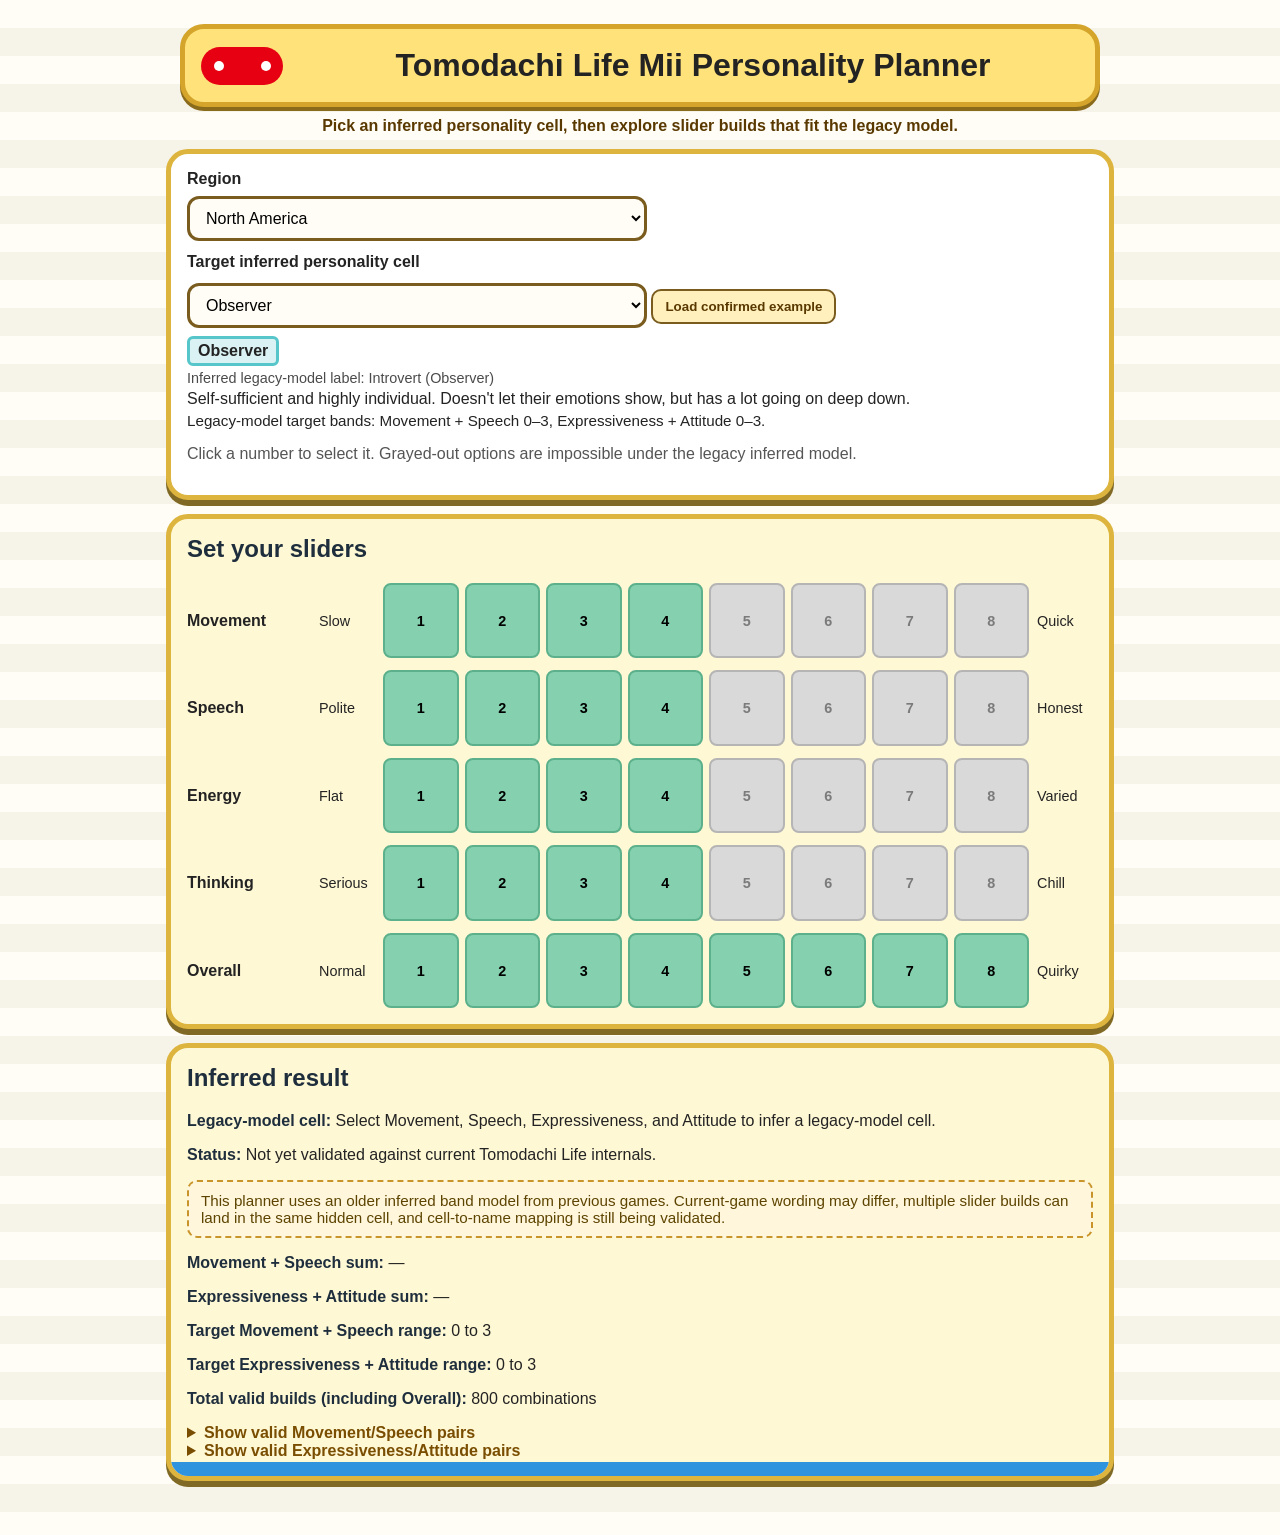
==== index.html @ f1dbeadd "Add confirmed example layer and load-example action" ====
<!doctype html>
<html lang="en">
<head>
  <meta charset="UTF-8" />
  <meta name="viewport" content="width=device-width, initial-scale=1.0" />
  <title>Tomodachi Life Mii Personality Planner</title>
  <meta name="description" content="Explore inferred Tomodachi Life personality cells using a legacy band model and valid slider combinations." />
  <meta property="og:title" content="Tomodachi Life Mii Personality Planner" />
  <meta property="og:description" content="Pick an inferred cell, match valid slider values, and explore legacy-model personality predictions." />
  <meta property="og:type" content="website" />
  <meta property="og:image" content="/social-preview.svg" />
  <meta property="og:image:width" content="1200" />
  <meta property="og:image:height" content="630" />
  <meta name="twitter:card" content="summary_large_image" />
  <meta name="twitter:title" content="Tomodachi Life Mii Personality Planner" />
  <meta name="twitter:description" content="Pick an inferred cell, match valid slider values, and explore legacy-model personality predictions." />
  <meta name="twitter:image" content="/social-preview.svg" />
  <link rel="stylesheet" href="styles.css" />
</head>
<body>
  <main class="app">
    <h1 id="pageTitle">Tomodachi Life Mii Personality Planner</h1>
    <p id="pageSubtitle" class="subtitle">Pick a personality, then build sliders that match it.</p>

    <section class="panel controls">
      <label id="regionLabel" for="regionSelect">Region</label>
      <select id="regionSelect"></select>

      <label id="personalityLabel" for="personalitySelect">Target personality</label>
      <select id="personalitySelect"></select>
      <button id="loadExampleButton" type="button" class="load-example-button">Load confirmed example</button>
      <p id="goalBands" class="description"></p>
      <p id="hintText" class="hint">Click a number to select it. Grayed-out options can’t be used for this target.</p>
    </section>

    <section class="panel sliders-panel">
      <h2 id="slidersHeading">Set your sliders</h2>
      <div id="sliderGrid" class="slider-grid"></div>
    </section>

    <section class="panel breakdown">
      <h2 id="resultHeading">Result</h2>
      <p><strong id="currentResultLabel">Legacy-model cell:</strong> <span id="currentResult">Select Movement, Speech, Expressiveness, and Attitude to infer a legacy-model cell.</span></p>
      <p><strong id="resultStatusLabel">Status:</strong> <span id="resultStatus">Not yet validated against current Tomodachi Life internals.</span></p>
      <p id="honestyNote" class="honesty-note">This planner uses an older inferred band model from previous games. Current-game wording may differ, multiple slider builds can land in the same hidden cell, and cell-to-name mapping is still being validated.</p>
      <p><strong id="msSumLabel">Movement + Speech sum:</strong> <span id="msSum">—</span></p>
      <p><strong id="eaSumLabel">Energy + Attitude sum:</strong> <span id="eaSum">—</span></p>
      <p><strong id="msRangeLabel">Target Movement + Speech range:</strong> <span id="msRange"></span></p>
      <p><strong id="eaRangeLabel">Target Energy + Attitude range:</strong> <span id="eaRange"></span></p>
      <p><strong id="totalBuildsLabel">Total valid builds (including Overall):</strong> <span id="totalBuilds"></span></p>
      <details>
        <summary id="msPairsSummary">Show valid Movement/Speech pairs</summary>
        <pre id="msPairs"></pre>
      </details>
      <details>
        <summary id="eaPairsSummary">Show valid Energy/Attitude pairs</summary>
        <pre id="eaPairs"></pre>
      </details>
    </section>
  </main>

  <script src="script.js"></script>
</body>
</html>
---- styles.css ----
:root {
  --bg: #f6f3e9;
  --panel: #fff8d5;
  --panel-strong: #ffffff;
  --border: #ddb53e;
  --text: #232323;
  --green: #66c59b;
  --orange: #f07d12;
  --light-orange: #f7c98d;
  --blue: #2f93de;
  --cream: #fffdf5;
}

* { box-sizing: border-box; }
body {
  margin: 0;
  font-family: "Trebuchet MS", "Arial Rounded MT Bold", Arial, sans-serif;
  background:
    repeating-linear-gradient(
      180deg,
      var(--cream) 0 28px,
      var(--bg) 28px 56px
    );
  color: var(--text);
}

.app {
  max-width: 980px;
  margin: 0 auto;
  padding: 24px 16px 40px;
}

h1 {
  margin: 0 auto 10px;
  max-width: 920px;
  text-align: center;
  background: #ffe27a;
  border: 5px solid #d5a52b;
  border-radius: 24px;
  padding: 18px 14px 18px 120px;
  box-shadow: 0 4px 0 color-mix(in srgb, #d5a52b 65%, black 35%);
  position: relative;
}

h1::before {
  content: "";
  position: absolute;
  left: 16px;
  top: 50%;
  translate: 0 -50%;
  width: 82px;
  height: 38px;
  border-radius: 999px;
  background: #e60012;
}

h1::after {
  content: "";
  position: absolute;
  left: 29px;
  top: 50%;
  translate: 0 -50%;
  width: 10px;
  height: 10px;
  border-radius: 50%;
  background: #fff;
  box-shadow: 47px 0 0 #fff;
}

.subtitle {
  text-align: center;
  margin: 0 auto 12px;
  max-width: 900px;
  font-weight: 700;
  color: #5a3900;
}

.panel {
  background: var(--panel);
  border: 5px solid var(--border);
  border-radius: 22px;
  padding: 16px;
  margin: 14px 0;
  box-shadow: 0 6px 0 color-mix(in srgb, var(--border) 58%, black 42%);
}

.controls {
  background: var(--panel-strong);
}

.controls label { font-weight: 700; display: block; margin-bottom: 8px; }
#personalityLabel { margin-top: 12px; }
select {
  width: 100%;
  max-width: 460px;
  font-size: 1rem;
  padding: 10px 12px;
  border: 3px solid #7a5c1f;
  border-radius: 12px;
  background: #fffdf5;
}

.load-example-button {
  margin-top: 10px;
  border: 2px solid #7a5c1f;
  border-radius: 10px;
  background: #fff0bd;
  padding: 8px 12px;
  font-weight: 700;
  color: #5a3900;
  cursor: pointer;
}

.load-example-button:disabled {
  opacity: 0.5;
  cursor: not-allowed;
}


.description {
  margin-top: 8px;
  display: grid;
  gap: 4px;
}

.personality-title {
  display: inline-block;
  width: fit-content;
  padding: 3px 8px;
  border-radius: 6px;
  background: color-mix(in srgb, var(--personality-color) 22%, white 78%);
  border: 3px solid var(--personality-color);
  font-weight: 700;
}

.personality-subtitle {
  font-size: 0.9rem;
  color: #4b4b4b;
}

.personality-range {
  font-size: 0.95rem;
}

.hint { margin-top: 2px; color: #555; }

.slider-grid { display: grid; gap: 12px; }

.slider-row {
  display: grid;
  grid-template-columns: 120px minmax(0, 1fr);
  gap: 8px 12px;
  align-items: center;
}

.slider-scale {
  display: grid;
  grid-template-columns: 56px minmax(0, 1fr) 56px;
  gap: 8px;
  align-items: center;
}

.trait { font-weight: 700; }
.pole { font-size: 0.9rem; }

.boxes {
  display: grid;
  grid-template-columns: repeat(8, minmax(0, 1fr));
  gap: 6px;
}

.box {
  width: 100%;
  min-height: 32px;
  aspect-ratio: 1 / 1;
  border-radius: 8px;
  border: 2px solid #b7854d;
  background: var(--light-orange);
  display: grid;
  place-items: center;
  font-weight: 700;
  font-size: 0.9rem;
  cursor: pointer;
}

.box.allowed {
  background: color-mix(in srgb, var(--green) 80%, white 20%);
  border-color: color-mix(in srgb, var(--green) 90%, black 10%);
}

.box.selected {
  background: var(--orange);
  color: white;
  border-color: #a64d00;
}

.box.disabled,
.box:disabled {
  background: #d9d9d9;
  color: #7b7b7b;
  border-color: #b5b5b5;
  cursor: not-allowed;
}

.box:focus-visible {
  outline: 3px solid #2b66da;
  outline-offset: 2px;
}

.ok { color: #1a7f37; font-weight: 700; }
.warn { color: #b54708; font-weight: 700; }

pre {
  white-space: pre-wrap;
  background: #fffdf5;
  border: 2px solid #dfc37a;
  border-radius: 10px;
  padding: 10px;
}

h2 {
  margin-top: 0;
  color: #1f2e3d;
}

summary {
  font-weight: 700;
  color: #7a4e00;
}

.breakdown p strong {
  color: #1f2e3d;
}

.honesty-note {
  margin-top: 8px;
  padding: 10px 12px;
  border-radius: 10px;
  border: 2px dashed #c9952a;
  background: #fff6dc;
  color: #5d4400;
  font-size: 0.95rem;
}

.breakdown {
  position: relative;
  overflow: hidden;
}

.breakdown::after {
  content: "";
  position: absolute;
  inset: auto 0 0 0;
  height: 14px;
  background: var(--blue);
}

@media (max-width: 720px) {
  .app {
    padding: 16px 10px 32px;
  }

  h1 {
    font-size: 1.4rem;
    line-height: 1.25;
    padding-left: 92px;
  }

  .panel {
    padding: 10px;
    margin: 10px 0;
    border-radius: 16px;
  }

  .slider-row {
    grid-template-columns: 1fr;
    gap: 6px;
  }

  .slider-scale {
    grid-template-columns: 46px minmax(0, 1fr) 46px;
    gap: 6px;
  }

  .pole {
    font-size: 0.85rem;
  }

  .boxes {
    gap: 4px;
  }

  .box {
    min-height: 30px;
    font-size: 0.85rem;
  }
}
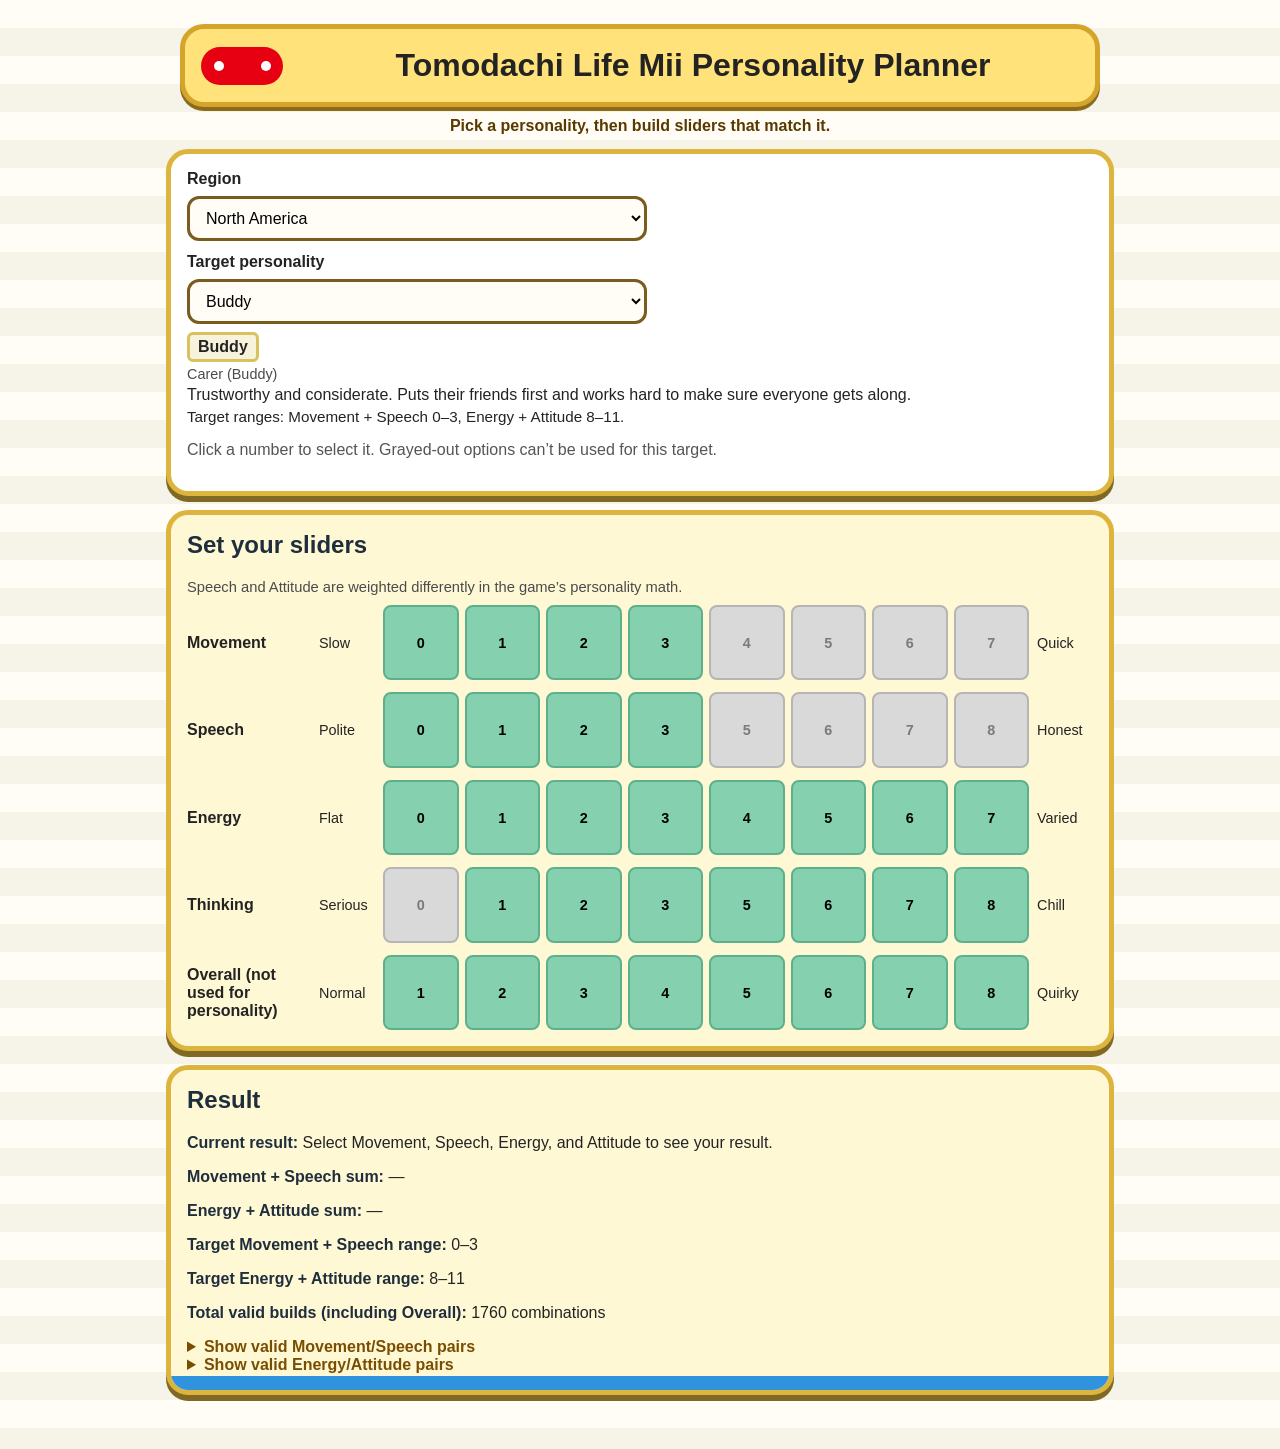
==== commit 8935ecf1: "Align slider UI labels with internal personality math" ====
--- a/index.html
+++ b/index.html
@@ -4,16 +4,16 @@
   <meta charset="UTF-8" />
   <meta name="viewport" content="width=device-width, initial-scale=1.0" />
   <title>Tomodachi Life Mii Personality Planner</title>
-  <meta name="description" content="Explore inferred Tomodachi Life personality cells using a legacy band model and valid slider combinations." />
+  <meta name="description" content="Plan Tomodachi Life Mii personalities by selecting a target and matching valid slider combinations." />
   <meta property="og:title" content="Tomodachi Life Mii Personality Planner" />
-  <meta property="og:description" content="Pick an inferred cell, match valid slider values, and explore legacy-model personality predictions." />
+  <meta property="og:description" content="Pick a personality, match valid slider values, and get the exact Mii personality result." />
   <meta property="og:type" content="website" />
   <meta property="og:image" content="/social-preview.svg" />
   <meta property="og:image:width" content="1200" />
   <meta property="og:image:height" content="630" />
   <meta name="twitter:card" content="summary_large_image" />
   <meta name="twitter:title" content="Tomodachi Life Mii Personality Planner" />
-  <meta name="twitter:description" content="Pick an inferred cell, match valid slider values, and explore legacy-model personality predictions." />
+  <meta name="twitter:description" content="Pick a personality, match valid slider values, and get the exact Mii personality result." />
   <meta name="twitter:image" content="/social-preview.svg" />
   <link rel="stylesheet" href="styles.css" />
 </head>
@@ -28,21 +28,19 @@
 
       <label id="personalityLabel" for="personalitySelect">Target personality</label>
       <select id="personalitySelect"></select>
-      <button id="loadExampleButton" type="button" class="load-example-button">Load confirmed example</button>
       <p id="goalBands" class="description"></p>
       <p id="hintText" class="hint">Click a number to select it. Grayed-out options can’t be used for this target.</p>
     </section>
 
     <section class="panel sliders-panel">
       <h2 id="slidersHeading">Set your sliders</h2>
+      <p id="weightingNote" class="weighting-note">Speech and Attitude are weighted differently in the game’s personality math.</p>
       <div id="sliderGrid" class="slider-grid"></div>
     </section>
 
     <section class="panel breakdown">
       <h2 id="resultHeading">Result</h2>
-      <p><strong id="currentResultLabel">Legacy-model cell:</strong> <span id="currentResult">Select Movement, Speech, Expressiveness, and Attitude to infer a legacy-model cell.</span></p>
-      <p><strong id="resultStatusLabel">Status:</strong> <span id="resultStatus">Not yet validated against current Tomodachi Life internals.</span></p>
-      <p id="honestyNote" class="honesty-note">This planner uses an older inferred band model from previous games. Current-game wording may differ, multiple slider builds can land in the same hidden cell, and cell-to-name mapping is still being validated.</p>
+      <p><strong id="currentResultLabel">Current result:</strong> <span id="currentResult">Select Movement, Speech, Energy, and Attitude to see your result.</span></p>
       <p><strong id="msSumLabel">Movement + Speech sum:</strong> <span id="msSum">—</span></p>
       <p><strong id="eaSumLabel">Energy + Attitude sum:</strong> <span id="eaSum">—</span></p>
       <p><strong id="msRangeLabel">Target Movement + Speech range:</strong> <span id="msRange"></span></p>
--- a/styles.css
+++ b/styles.css
@@ -100,22 +100,6 @@
   background: #fffdf5;
 }
 
-.load-example-button {
-  margin-top: 10px;
-  border: 2px solid #7a5c1f;
-  border-radius: 10px;
-  background: #fff0bd;
-  padding: 8px 12px;
-  font-weight: 700;
-  color: #5a3900;
-  cursor: pointer;
-}
-
-.load-example-button:disabled {
-  opacity: 0.5;
-  cursor: not-allowed;
-}
-
 
 .description {
   margin-top: 8px;
@@ -143,6 +127,11 @@
 }
 
 .hint { margin-top: 2px; color: #555; }
+.weighting-note {
+  margin: 0 0 10px;
+  color: #4b4b4b;
+  font-size: 0.92rem;
+}
 
 .slider-grid { display: grid; gap: 12px; }
 
@@ -232,16 +221,6 @@
   color: #1f2e3d;
 }
 
-.honesty-note {
-  margin-top: 8px;
-  padding: 10px 12px;
-  border-radius: 10px;
-  border: 2px dashed #c9952a;
-  background: #fff6dc;
-  color: #5d4400;
-  font-size: 0.95rem;
-}
-
 .breakdown {
   position: relative;
   overflow: hidden;
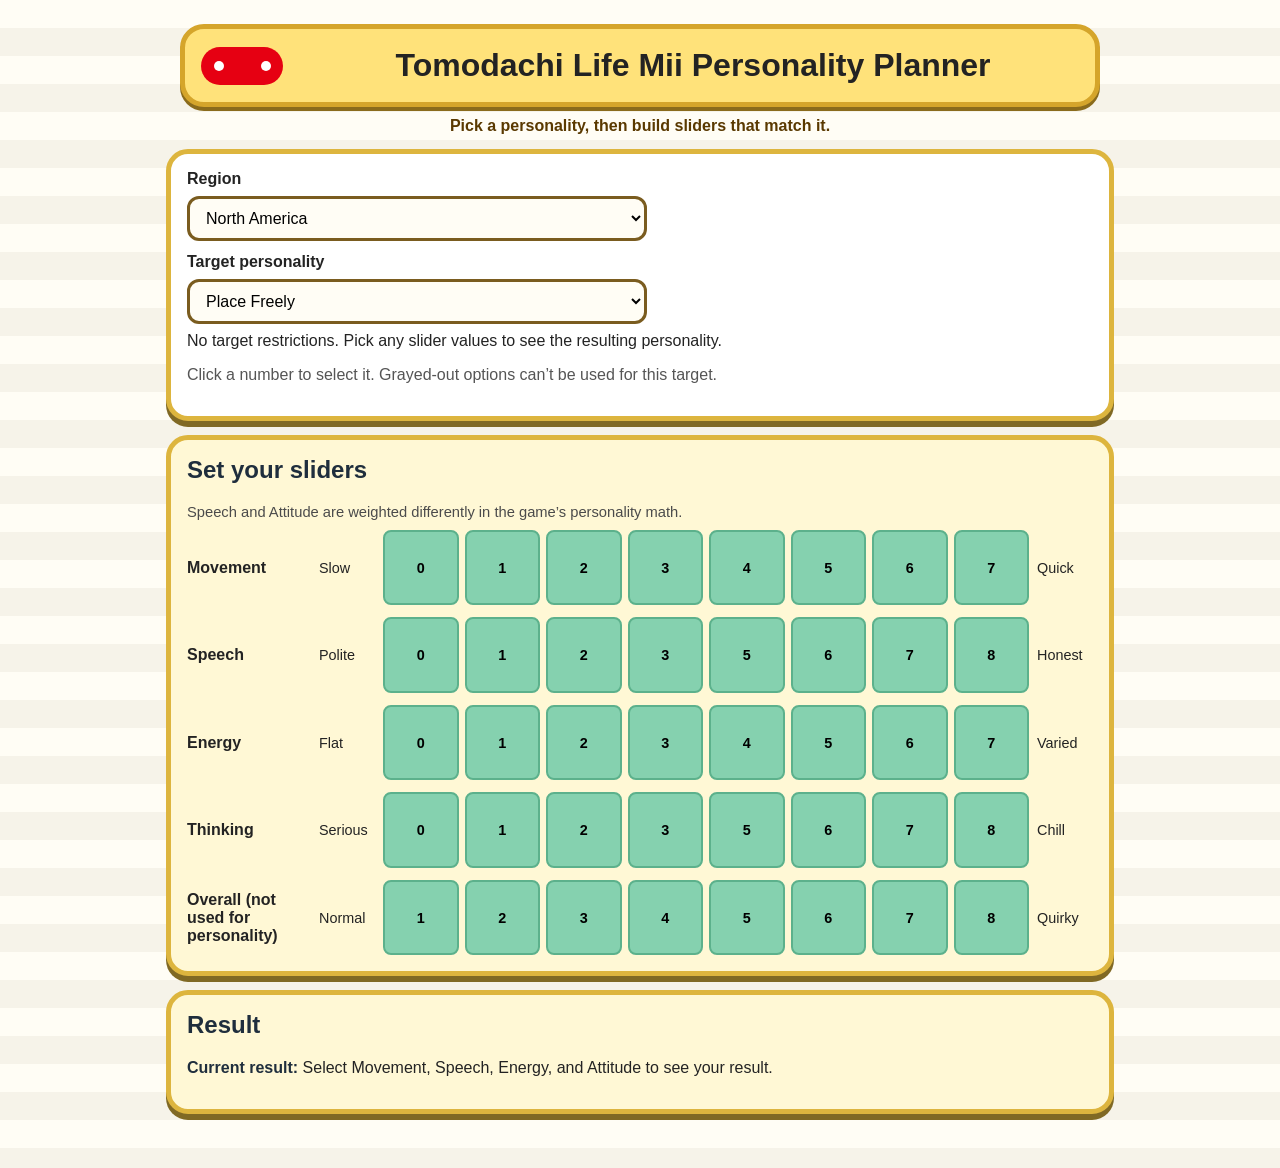
==== commit fe7743d7: "Simplify result panel and add free placement mode" ====
--- a/index.html
+++ b/index.html
@@ -41,19 +41,6 @@
     <section class="panel breakdown">
       <h2 id="resultHeading">Result</h2>
       <p><strong id="currentResultLabel">Current result:</strong> <span id="currentResult">Select Movement, Speech, Energy, and Attitude to see your result.</span></p>
-      <p><strong id="msSumLabel">Movement + Speech sum:</strong> <span id="msSum">—</span></p>
-      <p><strong id="eaSumLabel">Energy + Attitude sum:</strong> <span id="eaSum">—</span></p>
-      <p><strong id="msRangeLabel">Target Movement + Speech range:</strong> <span id="msRange"></span></p>
-      <p><strong id="eaRangeLabel">Target Energy + Attitude range:</strong> <span id="eaRange"></span></p>
-      <p><strong id="totalBuildsLabel">Total valid builds (including Overall):</strong> <span id="totalBuilds"></span></p>
-      <details>
-        <summary id="msPairsSummary">Show valid Movement/Speech pairs</summary>
-        <pre id="msPairs"></pre>
-      </details>
-      <details>
-        <summary id="eaPairsSummary">Show valid Energy/Attitude pairs</summary>
-        <pre id="eaPairs"></pre>
-      </details>
     </section>
   </main>
 
--- a/styles.css
+++ b/styles.css
@@ -7,7 +7,6 @@
   --green: #66c59b;
   --orange: #f07d12;
   --light-orange: #f7c98d;
-  --blue: #2f93de;
   --cream: #fffdf5;
 }
 
@@ -221,18 +220,6 @@
   color: #1f2e3d;
 }
 
-.breakdown {
-  position: relative;
-  overflow: hidden;
-}
-
-.breakdown::after {
-  content: "";
-  position: absolute;
-  inset: auto 0 0 0;
-  height: 14px;
-  background: var(--blue);
-}
 
 @media (max-width: 720px) {
   .app {
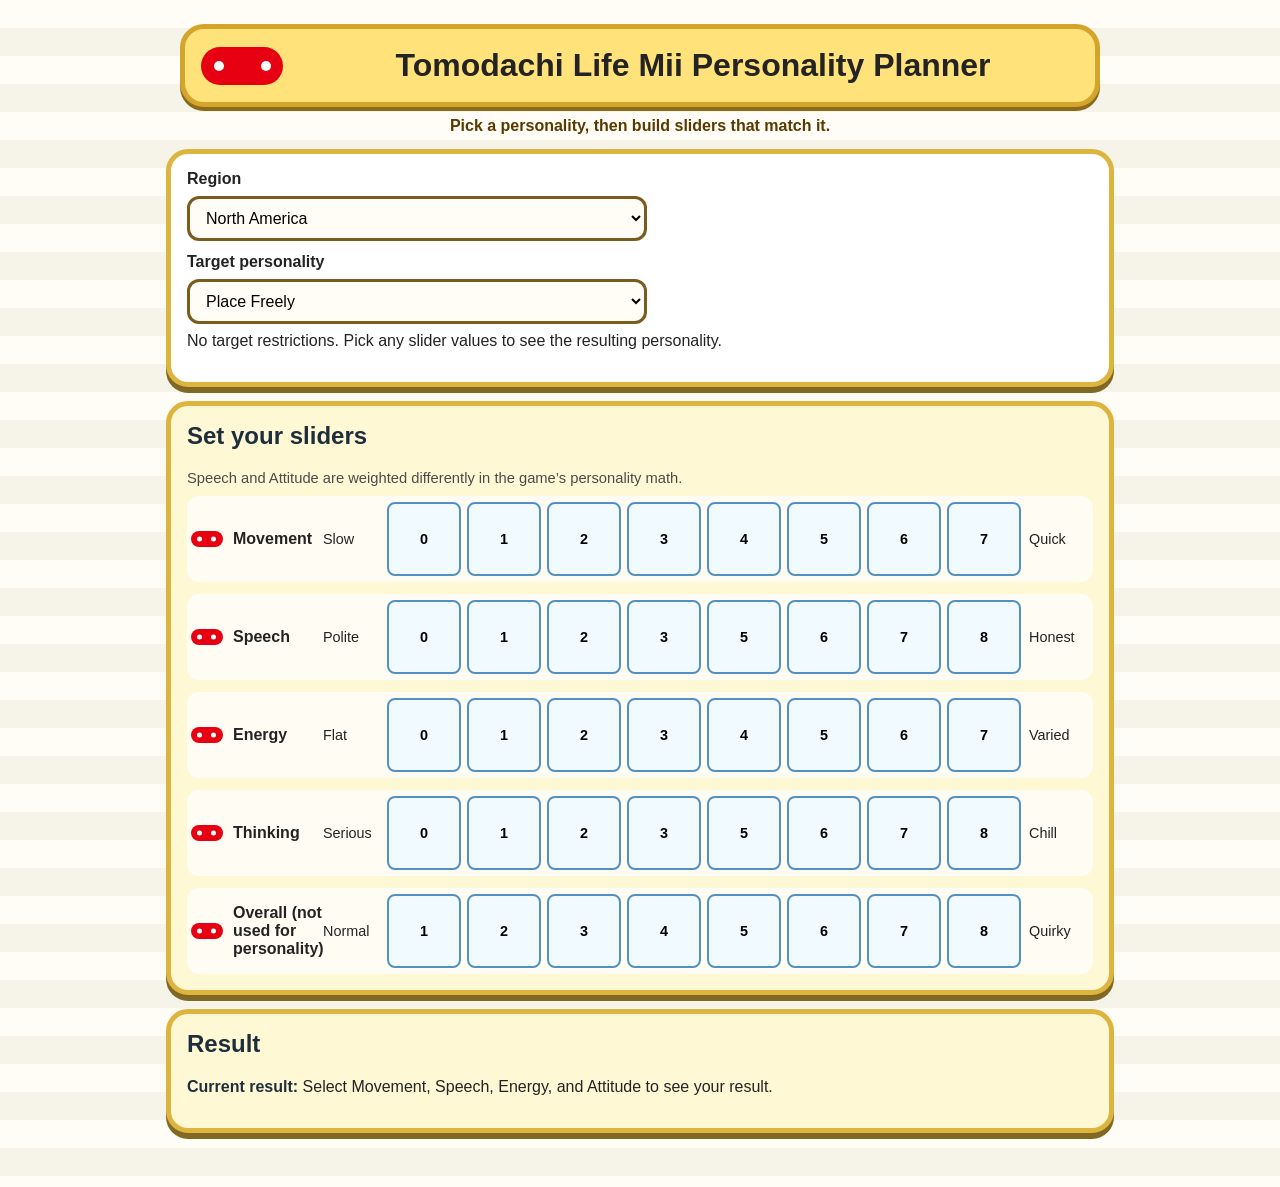
==== commit f9d78400: "Refine slider visual language and reuse header motif" ====
--- a/index.html
+++ b/index.html
@@ -29,7 +29,7 @@
       <label id="personalityLabel" for="personalitySelect">Target personality</label>
       <select id="personalitySelect"></select>
       <p id="goalBands" class="description"></p>
-      <p id="hintText" class="hint">Click a number to select it. Grayed-out options can’t be used for this target.</p>
+      <p id="hintText" class="hint" aria-hidden="true"></p>
     </section>
 
     <section class="panel sliders-panel">
--- a/styles.css
+++ b/styles.css
@@ -4,6 +4,10 @@
   --panel-strong: #ffffff;
   --border: #ddb53e;
   --text: #232323;
+  --accent: #2f93de;
+  --accent-strong: #1f5f9c;
+  --danger: #d73a49;
+  --motif-red: #e60012;
   --green: #66c59b;
   --orange: #f07d12;
   --light-orange: #f7c98d;
@@ -50,7 +54,7 @@
   width: 82px;
   height: 38px;
   border-radius: 999px;
-  background: #e60012;
+  background: var(--motif-red);
 }
 
 h1::after {
@@ -125,7 +129,7 @@
   font-size: 0.95rem;
 }
 
-.hint { margin-top: 2px; color: #555; }
+.hint { display: none; }
 .weighting-note {
   margin: 0 0 10px;
   color: #4b4b4b;
@@ -139,6 +143,9 @@
   grid-template-columns: 120px minmax(0, 1fr);
   gap: 8px 12px;
   align-items: center;
+  padding: 6px 8px 6px 4px;
+  border-radius: 12px;
+  background: color-mix(in srgb, #fff 72%, var(--panel) 28%);
 }
 
 .slider-scale {
@@ -148,7 +155,39 @@
   align-items: center;
 }
 
-.trait { font-weight: 700; }
+.trait {
+  font-weight: 700;
+  position: relative;
+  padding-left: 42px;
+  min-height: 24px;
+  display: flex;
+  align-items: center;
+}
+
+.trait::before {
+  content: "";
+  position: absolute;
+  left: 0;
+  top: 50%;
+  translate: 0 -50%;
+  width: 32px;
+  height: 16px;
+  border-radius: 999px;
+  background: var(--motif-red);
+}
+
+.trait::after {
+  content: "";
+  position: absolute;
+  left: 6px;
+  top: 50%;
+  translate: 0 -50%;
+  width: 5px;
+  height: 5px;
+  border-radius: 50%;
+  background: #fff;
+  box-shadow: 14px 0 0 #fff;
+}
 .pole { font-size: 0.9rem; }
 
 .boxes {
@@ -172,14 +211,15 @@
 }
 
 .box.allowed {
-  background: color-mix(in srgb, var(--green) 80%, white 20%);
-  border-color: color-mix(in srgb, var(--green) 90%, black 10%);
+  background: color-mix(in srgb, #fff 64%, #d7f0ff 36%);
+  border-color: color-mix(in srgb, var(--accent) 55%, #7f8ea3 45%);
 }
 
 .box.selected {
-  background: var(--orange);
+  background: var(--accent);
   color: white;
-  border-color: #a64d00;
+  border-color: var(--accent-strong);
+  box-shadow: inset 0 -2px 0 color-mix(in srgb, var(--accent-strong) 70%, black 30%);
 }
 
 .box.disabled,
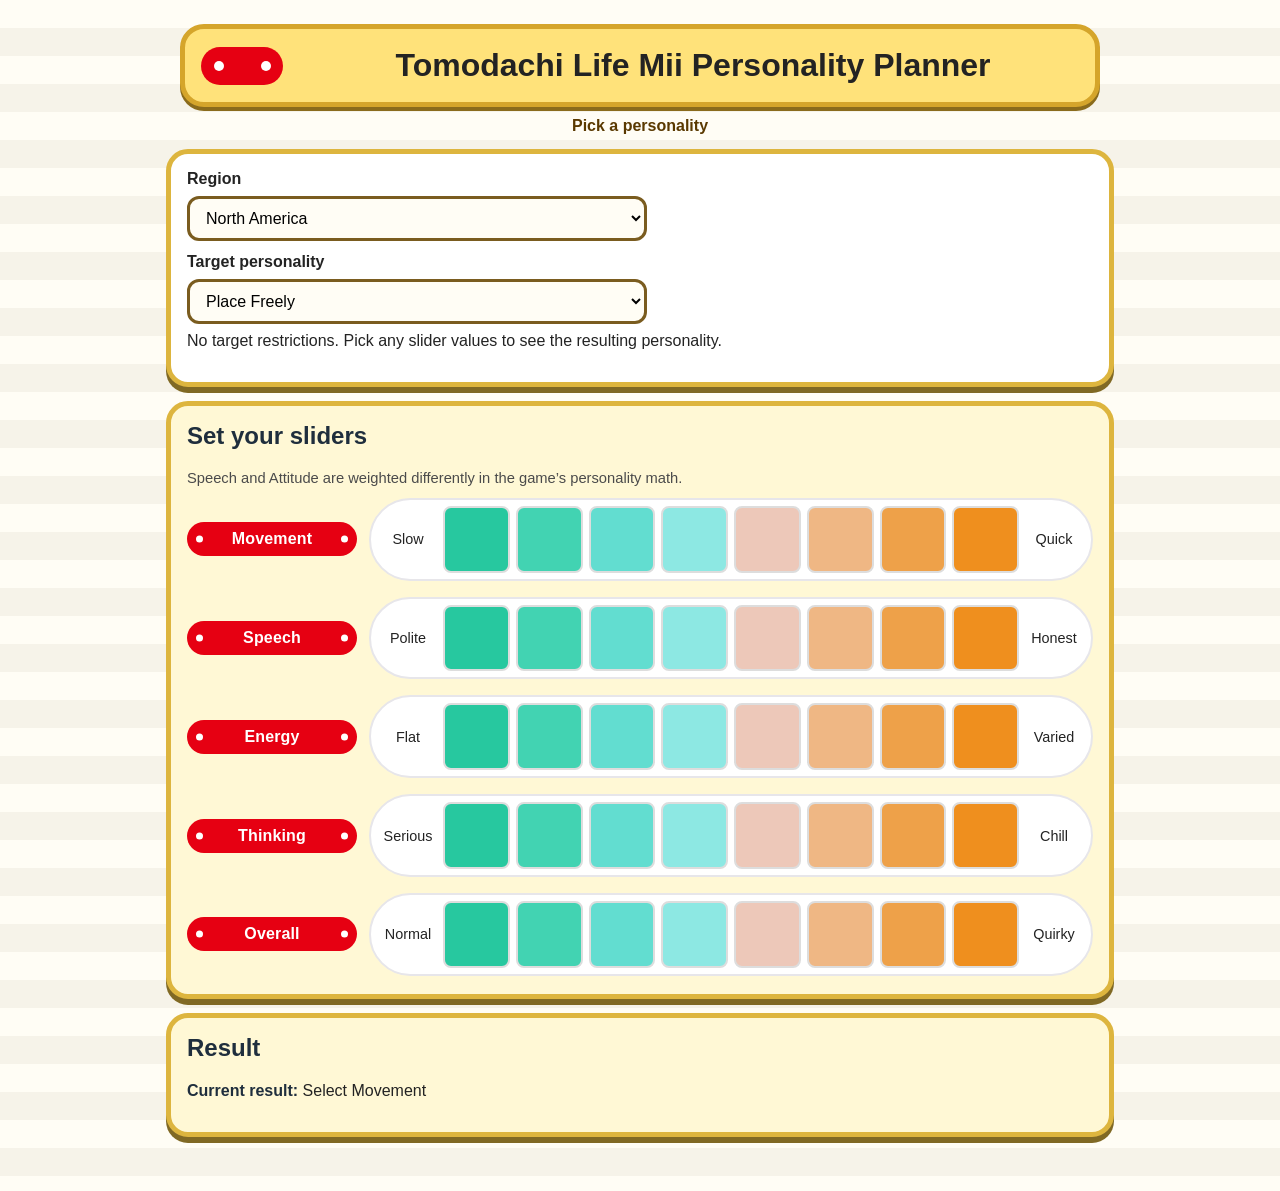
==== commit 175993a5: "Fix social preview metadata paths and add SVG app icon assets" ====
--- a/index.html
+++ b/index.html
@@ -5,16 +5,30 @@
   <meta name="viewport" content="width=device-width, initial-scale=1.0" />
   <title>Tomodachi Life Mii Personality Planner</title>
   <meta name="description" content="Plan Tomodachi Life Mii personalities by selecting a target and matching valid slider combinations." />
+
   <meta property="og:title" content="Tomodachi Life Mii Personality Planner" />
   <meta property="og:description" content="Pick a personality, match valid slider values, and get the exact Mii personality result." />
   <meta property="og:type" content="website" />
-  <meta property="og:image" content="/social-preview.svg" />
+  <meta property="og:url" content="https://natanai.github.io/tomodachi/" />
+  <meta property="og:image" content="https://natanai.github.io/tomodachi/social-preview.svg" />
+  <meta property="og:image:secure_url" content="https://natanai.github.io/tomodachi/social-preview.svg" />
+  <meta property="og:image:type" content="image/svg+xml" />
   <meta property="og:image:width" content="1200" />
   <meta property="og:image:height" content="630" />
+
   <meta name="twitter:card" content="summary_large_image" />
   <meta name="twitter:title" content="Tomodachi Life Mii Personality Planner" />
   <meta name="twitter:description" content="Pick a personality, match valid slider values, and get the exact Mii personality result." />
-  <meta name="twitter:image" content="/social-preview.svg" />
+  <meta name="twitter:image" content="https://natanai.github.io/tomodachi/social-preview.svg" />
+
+  <meta name="theme-color" content="#e60012" />
+  <meta name="apple-mobile-web-app-capable" content="yes" />
+  <meta name="apple-mobile-web-app-title" content="Tomodachi" />
+
+  <link rel="icon" type="image/svg+xml" href="/tomodachi/pull-icon.svg" />
+  <link rel="shortcut icon" href="/tomodachi/pull-icon.svg" />
+  <link rel="apple-touch-icon" href="/tomodachi/pull-icon.svg" />
+  <link rel="manifest" href="/tomodachi/site.webmanifest" />
   <link rel="stylesheet" href="styles.css" />
 </head>
 <body>
--- a/styles.css
+++ b/styles.css
@@ -140,55 +140,65 @@
 
 .slider-row {
   display: grid;
-  grid-template-columns: 120px minmax(0, 1fr);
+  grid-template-columns: 170px minmax(0, 1fr);
   gap: 8px 12px;
   align-items: center;
-  padding: 6px 8px 6px 4px;
-  border-radius: 12px;
-  background: color-mix(in srgb, #fff 72%, var(--panel) 28%);
+  padding: 2px 0;
 }
 
 .slider-scale {
   display: grid;
-  grid-template-columns: 56px minmax(0, 1fr) 56px;
+  grid-template-columns: 54px minmax(0, 1fr) 54px;
   gap: 8px;
   align-items: center;
+  border: 2px solid #e7e6ea;
+  background: #fff;
+  border-radius: 999px;
+  padding: 6px 10px;
 }
 
 .trait {
-  font-weight: 700;
+  font-weight: 800;
   position: relative;
-  padding-left: 42px;
-  min-height: 24px;
+  min-height: 34px;
   display: flex;
   align-items: center;
+  justify-content: center;
+  color: #fff;
+  background: var(--motif-red);
+  border-radius: 999px;
+  padding: 2px 18px;
+  text-align: center;
+  letter-spacing: 0.01em;
 }
 
 .trait::before {
   content: "";
   position: absolute;
-  left: 0;
+  left: 9px;
   top: 50%;
   translate: 0 -50%;
-  width: 32px;
-  height: 16px;
-  border-radius: 999px;
-  background: var(--motif-red);
+  width: 7px;
+  height: 7px;
+  border-radius: 50%;
+  background: #fff;
 }
 
 .trait::after {
   content: "";
   position: absolute;
-  left: 6px;
+  right: 9px;
   top: 50%;
   translate: 0 -50%;
-  width: 5px;
-  height: 5px;
+  width: 7px;
+  height: 7px;
   border-radius: 50%;
   background: #fff;
-  box-shadow: 14px 0 0 #fff;
-}
-.pole { font-size: 0.9rem; }
+}
+.pole {
+  font-size: 0.9rem;
+  text-align: center;
+}
 
 .boxes {
   display: grid;
@@ -198,28 +208,51 @@
 
 .box {
   width: 100%;
-  min-height: 32px;
+  min-height: 28px;
   aspect-ratio: 1 / 1;
   border-radius: 8px;
-  border: 2px solid #b7854d;
-  background: var(--light-orange);
+  border: 2px solid #fff;
+  background: #d9d9d9;
   display: grid;
   place-items: center;
-  font-weight: 700;
-  font-size: 0.9rem;
+  font-weight: 900;
+  font-size: 0;
+  color: transparent;
   cursor: pointer;
-}
+  position: relative;
+}
+
+.box.allowed.pos-1 { background: #27c89f; }
+.box.allowed.pos-2 { background: #42d3b2; }
+.box.allowed.pos-3 { background: #62ddd0; }
+.box.allowed.pos-4 { background: #8de8e3; }
+.box.allowed.pos-5 { background: #edc8b9; }
+.box.allowed.pos-6 { background: #efb784; }
+.box.allowed.pos-7 { background: #eea149; }
+.box.allowed.pos-8 { background: #ef8f1e; }
 
 .box.allowed {
-  background: color-mix(in srgb, #fff 64%, #d7f0ff 36%);
-  border-color: color-mix(in srgb, var(--accent) 55%, #7f8ea3 45%);
-}
-
-.box.selected {
-  background: var(--accent);
-  color: white;
-  border-color: var(--accent-strong);
-  box-shadow: inset 0 -2px 0 color-mix(in srgb, var(--accent-strong) 70%, black 30%);
+  border-color: color-mix(in srgb, #fff 72%, #858585 28%);
+}
+
+.box.selected,
+.box.allowed.selected {
+  background: var(--motif-red);
+  border-color: #ffffff;
+  box-shadow: inset 0 -2px 0 color-mix(in srgb, #a2000d 70%, black 30%);
+}
+
+.box.selected::after {
+  content: "✓";
+  position: absolute;
+  left: 50%;
+  top: 50%;
+  transform: translate(-50%, -50%);
+  color: #fff;
+  font-size: 18px;
+  font-weight: 900;
+  line-height: 1;
+  text-shadow: none;
 }
 
 .box.disabled,
@@ -283,6 +316,14 @@
     gap: 6px;
   }
 
+  .slider-row .trait {
+    justify-self: start;
+    width: fit-content;
+    max-width: 100%;
+    justify-content: flex-start;
+    text-align: left;
+  }
+
   .slider-scale {
     grid-template-columns: 46px minmax(0, 1fr) 46px;
     gap: 6px;
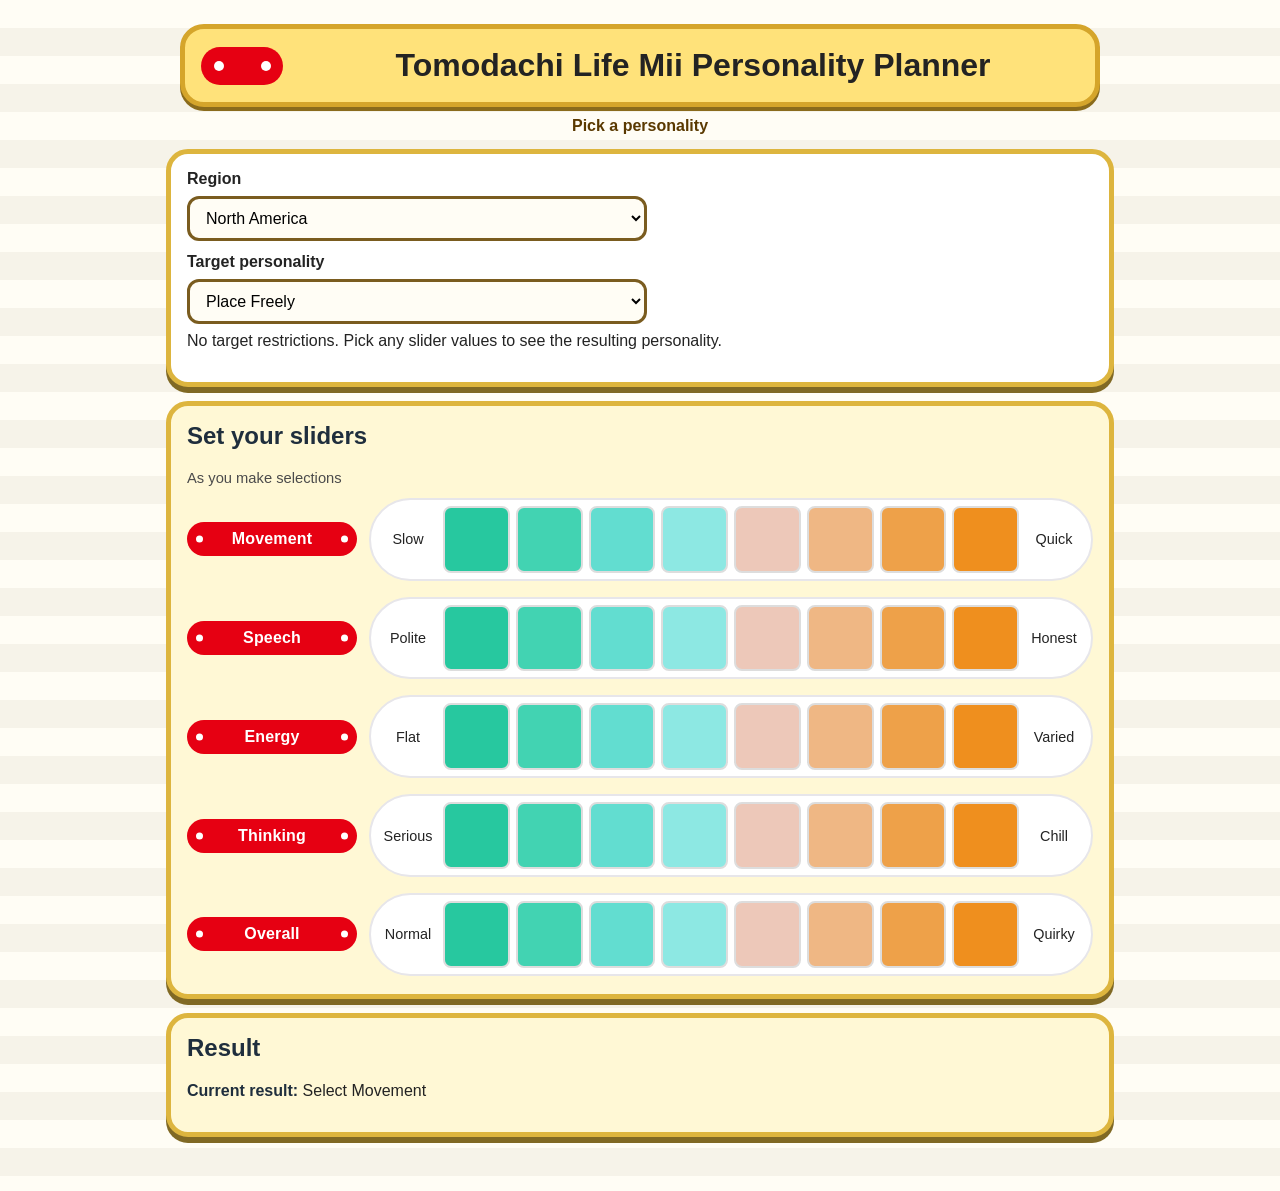
==== commit 1b8846cc: "Update Japan weighting note localization to match new behavior" ====
--- a/index.html
+++ b/index.html
@@ -48,7 +48,7 @@
 
     <section class="panel sliders-panel">
       <h2 id="slidersHeading">Set your sliders</h2>
-      <p id="weightingNote" class="weighting-note">Speech and Attitude are weighted differently in the game’s personality math.</p>
+      <p id="weightingNote" class="weighting-note">As you make selections, invalid options for the selected target personality will be grayed out.</p>
       <div id="sliderGrid" class="slider-grid"></div>
     </section>
 
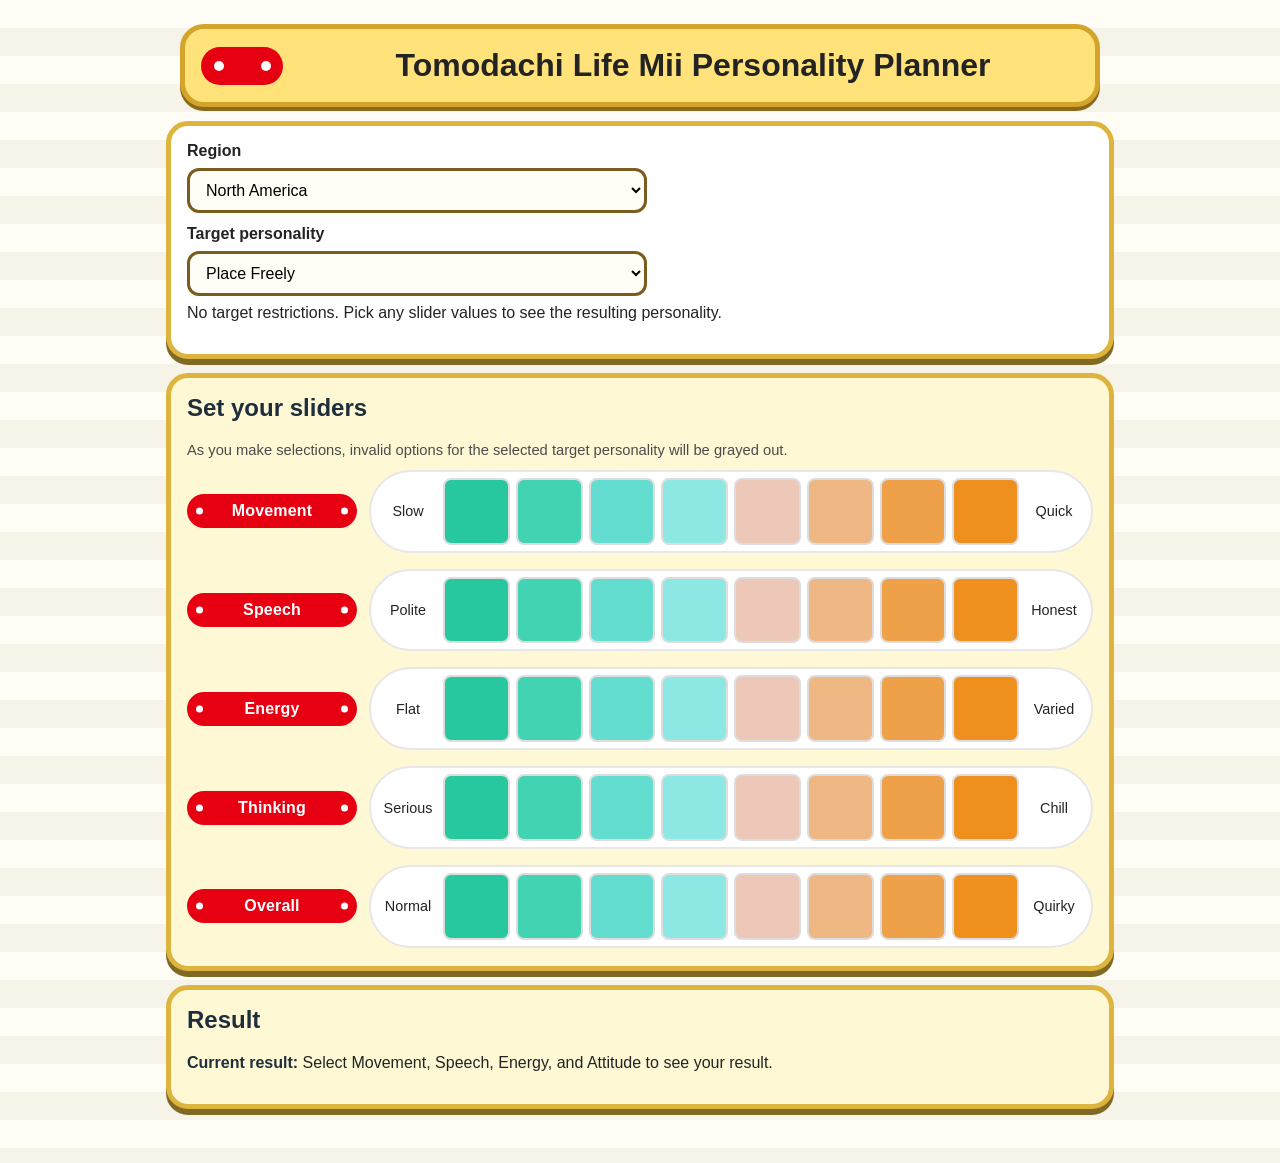
==== commit d6126d38: "Remove personality subtitle copy from UI and localizations" ====
--- a/index.html
+++ b/index.html
@@ -34,7 +34,7 @@
 <body>
   <main class="app">
     <h1 id="pageTitle">Tomodachi Life Mii Personality Planner</h1>
-    <p id="pageSubtitle" class="subtitle">Pick a personality, then build sliders that match it.</p>
+    <p id="pageSubtitle" class="subtitle"></p>
 
     <section class="panel controls">
       <label id="regionLabel" for="regionSelect">Region</label>
